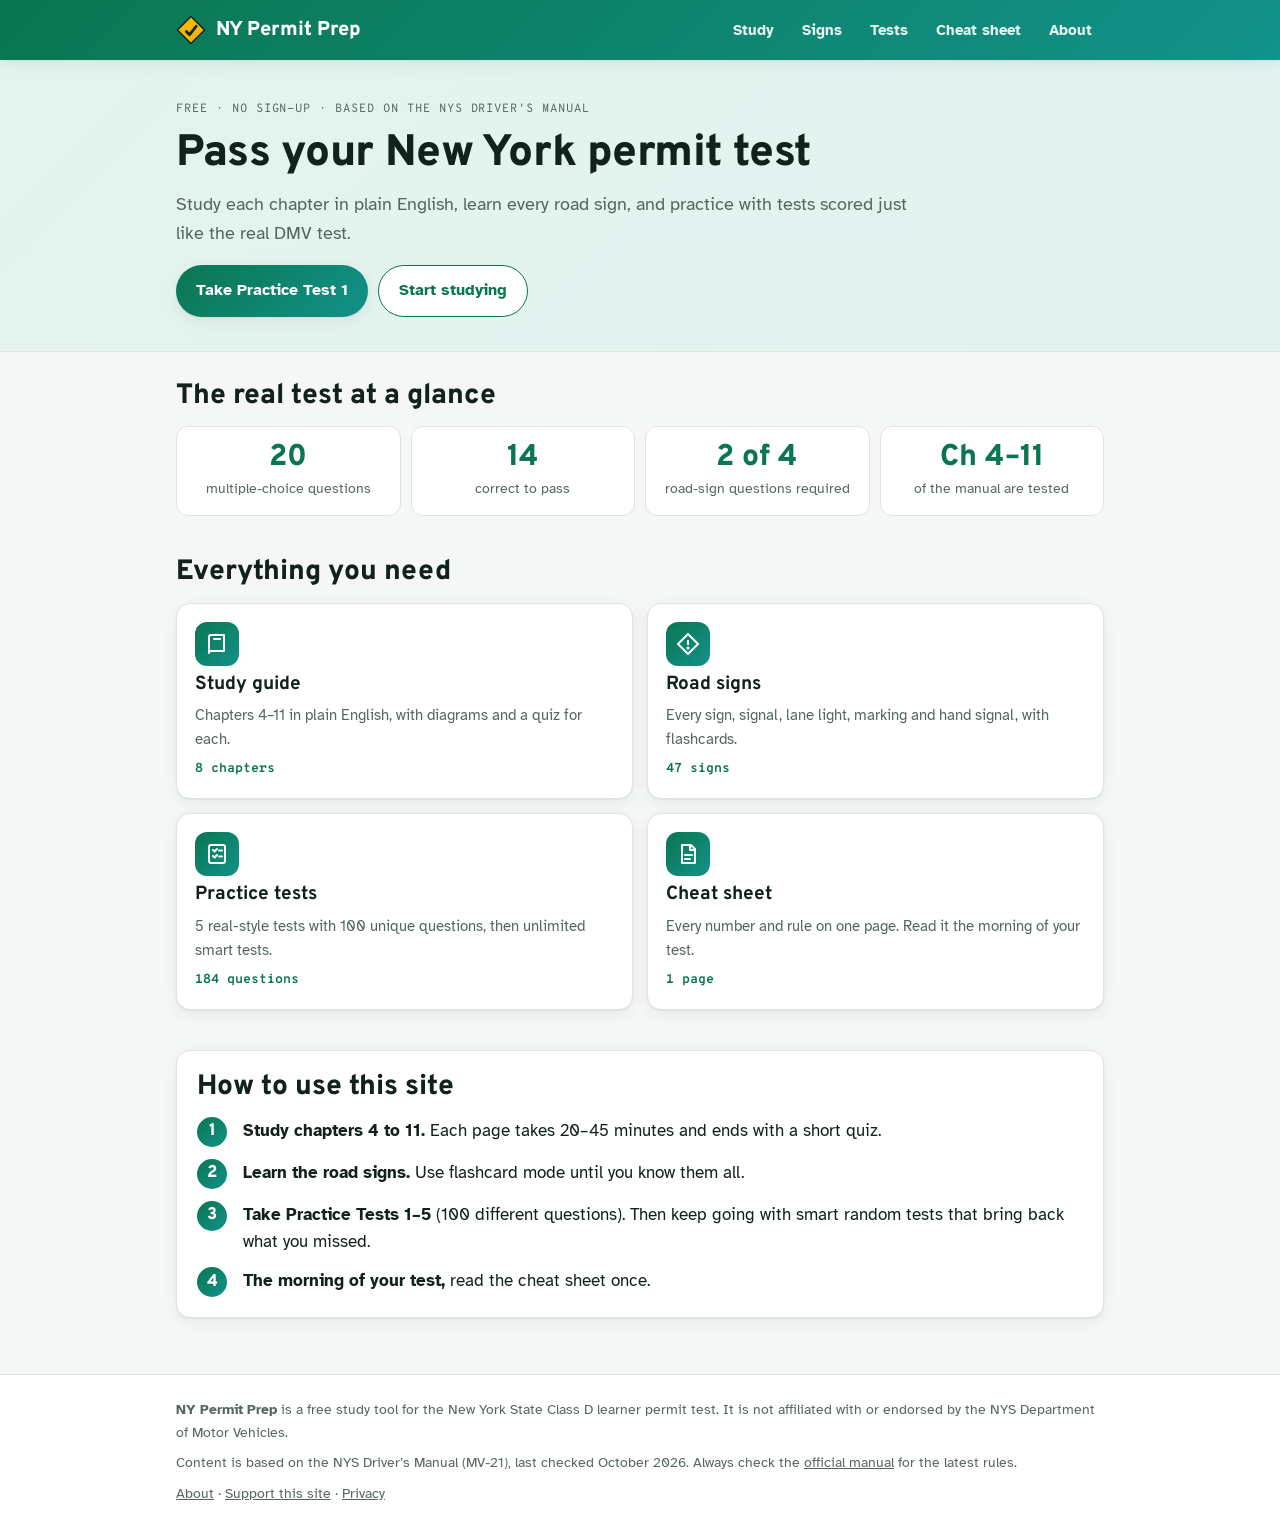
==== index.html @ 3c2f6f92 "NY Permit Prep: first version Static site with chapter study pages (MV-21 ch. 4-11), 47 sign library" ====
<!doctype html>
<html lang="en">
<head>
<meta charset="utf-8">
<meta name="viewport" content="width=device-width, initial-scale=1, viewport-fit=cover">
<title>NY Permit Prep · Free NY learner permit practice test</title>
<meta name="description" content="Free study guide and practice tests for the New York State learner permit (Class D) written test. 180+ questions, every road sign, chapter quizzes. No sign-up.">
<meta property="og:title" content="NY Permit Prep">
<meta property="og:description" content="Free NY learner permit study guide and practice tests. No sign-up.">
<link rel="icon" href="assets/img/favicon.svg" type="image/svg+xml">
<link rel="preconnect" href="https://fonts.googleapis.com">
<link rel="preconnect" href="https://fonts.gstatic.com" crossorigin>
<link rel="stylesheet" href="https://fonts.googleapis.com/css2?family=Atkinson+Hyperlegible:wght@400;700&family=Overpass:wght@700;800&family=Overpass+Mono:wght@500;700&display=swap">
<link rel="stylesheet" href="assets/css/style.css">
</head>
<body data-page="home">
<div class="hero"><div class="wrap" style="padding-block:40px 34px">
  <p class="eyebrow">Free · No sign-up · Based on the NYS Driver's Manual</p>
  <h1>Pass your New York permit test</h1>
  <p class="lede">Study each chapter in plain English, learn every road sign, and practice with tests scored just like the real DMV test.</p>
  <div class="btn-row" style="margin-top:8px">
    <a class="btn" href="tests.html#t1">Take Practice Test 1</a>
    <a class="btn ghost" href="study.html">Start studying</a>
  </div>
</div></div>

<main class="wrap">
  <section>
    <h2>The real test at a glance</h2>
    <div class="facts-strip" style="margin-top:14px">
      <div class="fact"><b>20</b><span>multiple-choice questions</span></div>
      <div class="fact"><b>14</b><span>correct to pass</span></div>
      <div class="fact"><b>2 of 4</b><span>road-sign questions required</span></div>
      <div class="fact"><b>Ch 4–11</b><span>of the manual are tested</span></div>
    </div>
  </section>

  <section>
    <h2>Everything you need</h2>
    <div class="grid grid-2" style="margin-top:14px" id="tiles"></div>
  </section>

  <section class="card">
    <h2>How to use this site</h2>
    <ol class="steps" style="margin-top:14px">
      <li><span><b>Study chapters 4 to 11.</b> Each page takes 20–45 minutes and ends with a short quiz.</span></li>
      <li><span><b>Learn the road signs.</b> Use flashcard mode until you know them all.</span></li>
      <li><span><b>Take Practice Tests 1–5</b> (100 different questions). Then keep going with smart random tests that bring back what you missed.</span></li>
      <li><span><b>The morning of your test,</b> read the cheat sheet once.</span></li>
    </ol>
  </section>

  <section id="progress" hidden>
    <h2>Your progress</h2>
    <div class="card" style="margin-top:14px;display:grid;gap:10px" id="progressBody"></div>
  </section>
</main>

<script src="assets/js/layout.js"></script>
<script>
(function () {
  const NYP = window.NYP, I = NYP.icons;
  const tiles = [
    { href: "study.html", icon: I.book, title: "Study guide", text: "Chapters 4–11 in plain English, with diagrams and a quiz for each.", meta: "8 chapters" },
    { href: "signs.html", icon: I.sign, title: "Road signs", text: "Every sign, signal, lane light, marking and hand signal, with flashcards.", meta: "47 signs" },
    { href: "tests.html", icon: I.test, title: "Practice tests", text: "5 real-style tests with 100 unique questions, then unlimited smart tests.", meta: "184 questions" },
    { href: "cheatsheet.html", icon: I.sheet, title: "Cheat sheet", text: "Every number and rule on one page. Read it the morning of your test.", meta: "1 page" }
  ];
  document.getElementById("tiles").innerHTML = tiles.map((t) =>
    '<a class="tile" href="' + t.href + '"><span class="icon">' + t.icon + "</span><h3>" + t.title + "</h3><p>" + t.text + '</p><span class="meta">' + t.meta + "</span></a>").join("");

  const p = NYP.store.get();
  const chDone = Object.keys(p.chapters).length;
  const testsDone = [1, 2, 3, 4, 5].filter((t) => p.tests["t" + t]);
  if (chDone || testsDone.length) {
    document.getElementById("progress").hidden = false;
    const best = testsDone.map((t) => p.tests["t" + t].best);
    document.getElementById("progressBody").innerHTML =
      "<p><b>Chapter quizzes taken:</b> " + chDone + " of 8</p>" +
      "<p><b>Practice tests taken:</b> " + testsDone.length + " of 5" + (best.length ? " · best score " + Math.max.apply(null, best) + "/20" : "") + "</p>" +
      '<div class="btn-row"><a class="btn small" href="' + (testsDone.length < 5 ? "tests.html#t" + (testsDone.length + 1) : "tests.html#smart") + '">' + (testsDone.length < 5 ? "Continue: Test " + (testsDone.length + 1) : "Smart random test") + "</a>" +
      '<button type="button" class="btn ghost small" id="resetBtn">Reset my progress</button></div>' +
      '<p class="muted" style="font-size:14px">Progress is saved only in this browser. Nothing is sent anywhere.</p>';
    const rb = document.getElementById("resetBtn");
    rb.addEventListener("click", () => {
      if (rb.dataset.confirm) { NYP.store.reset(); location.reload(); return; }
      rb.dataset.confirm = "1"; rb.textContent = "Tap again to erase everything";
    });
  }
})();
</script>
</body>
</html>
---- assets/css/style.css ----
/* NY Permit Prep — shared styles
   Palette: road-sign green into teal, sign-yellow highlight, soft neutral grounds. */
:root {
  --bg: #F4F7F6;
  --surface: #FFFFFF;
  --surface-2: #EEF4F2;
  --ink: #13211B;
  --muted: #56665F;
  --line: #DCE5E1;
  --brand: #0A7650;
  --brand-ink: #FFFFFF;
  --teal: #12928A;
  --grad: linear-gradient(135deg, #0A7650 0%, #12928A 100%);
  --grad-soft: linear-gradient(135deg, #E4F3EC 0%, #E1F2F1 100%);
  --hi: #F2B705;
  --hi-soft: #FFF3C4;
  --hi-ink: #3A2C00;
  --good: #1B7A3D;
  --good-soft: #E2F3E7;
  --bad: #B42318;
  --bad-soft: #FCE8E6;
  --shadow: 0 1px 2px rgba(16, 40, 30, .06), 0 4px 16px rgba(16, 40, 30, .06);
  --radius: 14px;
  --display: "Overpass", "Arial Narrow", Arial, sans-serif;
  --body: "Atkinson Hyperlegible", system-ui, -apple-system, "Segoe UI", sans-serif;
  --mono: "Overpass Mono", ui-monospace, Menlo, Consolas, monospace;
  --maxw: 960px;
  --nav-h: 64px;
}
@media (prefers-color-scheme: dark) {
  :root {
    --bg: #0E1512; --surface: #16201B; --surface-2: #1C2822; --ink: #E4ECE8; --muted: #9DB0A7; --line: #2A3832;
    --brand: #3CC48C; --brand-ink: #062015; --teal: #39BDB3;
    --grad: linear-gradient(135deg, #0B5E41 0%, #0E6F69 100%);
    --grad-soft: linear-gradient(135deg, #15271F 0%, #142725 100%);
    --hi: #F2B705; --hi-soft: #3A3010; --hi-ink: #FFE9A3;
    --good: #5CCB85; --good-soft: #15301F; --bad: #F2867A; --bad-soft: #3A1A16;
    --shadow: 0 1px 2px rgba(0,0,0,.3), 0 4px 16px rgba(0,0,0,.25);
    color-scheme: dark;
  }
}

* { box-sizing: border-box; }
html { -webkit-text-size-adjust: 100%; }
body {
  margin: 0; background: var(--bg); color: var(--ink);
  font-family: var(--body); font-size: 17px; line-height: 1.6;
  padding-top: env(safe-area-inset-top, 0px);
}
img, svg { max-width: 100%; }
a { color: var(--brand); }
h1, h2, h3 { font-family: var(--display); line-height: 1.15; text-wrap: balance; margin: 0; }
h1 { font-size: clamp(30px, 6vw, 44px); font-weight: 800; letter-spacing: -.01em; }
h2 { font-size: clamp(22px, 4.4vw, 28px); font-weight: 800; }
h3 { font-size: 19px; font-weight: 700; }
p { margin: 0; }
.wrap { max-width: var(--maxw); margin: 0 auto; padding-left: max(16px, env(safe-area-inset-left, 0px)); padding-right: max(16px, env(safe-area-inset-right, 0px)); }
.muted { color: var(--muted); }
.eyebrow { font-family: var(--mono); font-size: 12px; letter-spacing: .08em; text-transform: uppercase; color: var(--muted); }
.sr-only { position: absolute; width: 1px; height: 1px; overflow: hidden; clip: rect(0 0 0 0); white-space: nowrap; }
.num { font-family: var(--mono); font-weight: 700; background: var(--hi-soft); color: var(--hi-ink); padding: 0 5px; border-radius: 4px; white-space: nowrap; }
:focus-visible { outline: 3px solid var(--hi); outline-offset: 2px; border-radius: 6px; }

/* ---------- header ---------- */
.site-header { position: sticky; top: 0; z-index: 20; background: var(--grad); color: #fff; box-shadow: var(--shadow); }
.site-header .wrap { display: flex; align-items: center; justify-content: space-between; gap: 16px; height: 60px; }
.brand { display: flex; align-items: center; gap: 10px; color: #fff; text-decoration: none; font-family: var(--display); font-weight: 800; font-size: 20px; }
.brand svg { width: 30px; height: 30px; flex: 0 0 30px; }
.top-nav { display: flex; gap: 4px; }
.top-nav a { color: #fff; text-decoration: none; font-weight: 700; font-size: 15px; padding: 8px 12px; border-radius: 999px; opacity: .9; }
.top-nav a:hover { background: rgba(255,255,255,.15); opacity: 1; }
.top-nav a[aria-current="page"] { background: rgba(255,255,255,.22); opacity: 1; }

/* ---------- bottom tab bar (phones) ---------- */
.tabbar { display: none; }
@media (max-width: 760px) {
  .top-nav { display: none; }
  body { padding-bottom: calc(var(--nav-h) + env(safe-area-inset-bottom, 0px)); }
  .tabbar {
    display: grid; grid-template-columns: repeat(5, 1fr); position: fixed; left: 0; right: 0; bottom: 0; z-index: 30;
    background: var(--surface); border-top: 1px solid var(--line);
    padding-bottom: env(safe-area-inset-bottom, 0px);
    padding-left: env(safe-area-inset-left, 0px); padding-right: env(safe-area-inset-right, 0px);
  }
  .tabbar a { display: flex; flex-direction: column; align-items: center; justify-content: center; gap: 2px; height: var(--nav-h); color: var(--muted); text-decoration: none; font-size: 12px; font-weight: 700; }
  .tabbar a svg { width: 22px; height: 22px; }
  .tabbar a[aria-current="page"] { color: var(--brand); }
}

/* ---------- page hero ---------- */
.hero { background: var(--grad-soft); border-bottom: 1px solid var(--line); }
.hero .wrap { padding-block: 32px 28px; display: grid; gap: 10px; }
.hero p.lede { color: var(--muted); max-width: 62ch; font-size: 18px; }
main { padding-block: 28px 56px; }
section + section { margin-top: 40px; }

/* ---------- cards & grids ---------- */
.card { background: var(--surface); border: 1px solid var(--line); border-radius: var(--radius); box-shadow: var(--shadow); padding: 20px; }
.grid { display: grid; gap: 14px; }
.grid-2 { grid-template-columns: repeat(2, minmax(0, 1fr)); }
@media (max-width: 640px) { .grid-2 { grid-template-columns: 1fr; } }
.grid-3 { grid-template-columns: repeat(auto-fit, minmax(220px, 1fr)); }
.tile { display: flex; flex-direction: column; gap: 8px; text-decoration: none; color: var(--ink); background: var(--surface); border: 1px solid var(--line); border-radius: var(--radius); box-shadow: var(--shadow); padding: 18px; transition: transform .15s, border-color .15s; min-width: 0; }
.tile:hover { border-color: var(--brand); transform: translateY(-2px); }
.tile .icon { width: 44px; height: 44px; border-radius: 12px; background: var(--grad); display: grid; place-items: center; color: #fff; }
.tile .icon svg { width: 24px; height: 24px; }
.tile p { color: var(--muted); font-size: 15px; }
.tile .meta { margin-top: auto; font-family: var(--mono); font-size: 13px; color: var(--brand); font-weight: 700; }

.facts-strip { display: grid; grid-template-columns: repeat(4, 1fr); gap: 10px; }
.fact { background: var(--surface); border: 1px solid var(--line); border-radius: 12px; padding: 14px; text-align: center; }
.fact b { display: block; font-family: var(--display); font-size: 30px; font-weight: 800; color: var(--brand); line-height: 1.1; }
.fact span { font-size: 14px; color: var(--muted); }
@media (max-width: 560px) { .facts-strip { grid-template-columns: repeat(2, 1fr); } }

.steps { list-style: none; padding: 0; margin: 0; display: grid; gap: 12px; counter-reset: s; }
.steps li { counter-increment: s; display: grid; grid-template-columns: 34px 1fr; gap: 12px; align-items: start; }
.steps li::before { content: counter(s); width: 30px; height: 30px; border-radius: 50%; background: var(--grad); color: #fff; font-weight: 800; display: grid; place-items: center; font-family: var(--display); }

/* ---------- buttons ---------- */
.btn { display: inline-flex; align-items: center; justify-content: center; gap: 8px; font: inherit; font-weight: 700; font-size: 16px; padding: 12px 20px; min-height: 48px; border-radius: 999px; border: 0; cursor: pointer; text-decoration: none; background: var(--grad); color: #fff; box-shadow: var(--shadow); }
.btn:hover { filter: brightness(1.06); }
.btn.ghost { background: var(--surface); color: var(--brand); border: 1.5px solid var(--brand); box-shadow: none; }
.btn.small { padding: 8px 14px; min-height: 40px; font-size: 14px; }
.btn[disabled] { opacity: .5; cursor: not-allowed; }
.btn-row { display: flex; flex-wrap: wrap; gap: 10px; }

/* ---------- study page ---------- */
.chapter-nav { display: flex; gap: 8px; overflow-x: auto; padding-bottom: 4px; scrollbar-width: thin; }
.chapter-nav a { flex: 0 0 auto; text-decoration: none; color: var(--ink); background: var(--surface); border: 1px solid var(--line); border-radius: 999px; padding: 8px 14px; font-weight: 700; font-size: 14px; display: inline-flex; gap: 6px; align-items: center; }
.chapter-nav a[aria-current="page"] { background: var(--grad); color: #fff; border-color: transparent; }
.chapter-nav .dot { width: 8px; height: 8px; border-radius: 50%; background: var(--line); }
.chapter-nav .dot.done { background: var(--good); }
.key-list { margin: 0; padding: 0; list-style: none; display: grid; gap: 10px; }
.key-list li { padding: 12px 14px; background: var(--surface); border: 1px solid var(--line); border-radius: 12px; }
.key-list li b { color: var(--ink); }
.callout { border-radius: 12px; padding: 14px 16px; background: var(--hi-soft); color: var(--hi-ink); border: 1px solid color-mix(in srgb, var(--hi) 40%, transparent); }
.diagram { background: var(--surface); border: 1px solid var(--line); border-radius: var(--radius); padding: 16px; display: grid; gap: 10px; }
.diagram figcaption { font-size: 15px; color: var(--muted); }
.diagram svg { width: 100%; height: auto; display: block; }
.diagram svg text { font-family: var(--body); }
.diagram .tx { fill: var(--ink); }
.diagram .tm { fill: var(--muted); }
.diagram .ln { stroke: var(--muted); }
.diagram-row { display: grid; gap: 14px; }
.chip-signs { display: grid; grid-template-columns: repeat(auto-fill, minmax(140px, 1fr)); gap: 10px; }
.chip-signs .sign-card { cursor: default; }
.chip-signs .sign-card .art, .chip-signs .sign-card .art svg { width: 72px; height: 72px; }
.numbers { display: grid; grid-template-columns: repeat(auto-fit, minmax(170px, 1fr)); gap: 10px; }
.numbers div { background: var(--surface); border: 1px solid var(--line); border-radius: 12px; padding: 12px 14px; }
.numbers b { display: block; font-family: var(--display); font-size: 24px; color: var(--brand); }
.numbers span { font-size: 14px; color: var(--muted); }
.pager { display: flex; justify-content: space-between; gap: 10px; flex-wrap: wrap; }

/* ---------- signs ---------- */
.filters { display: flex; flex-wrap: wrap; gap: 8px; }
.filters button { font: inherit; font-size: 14px; font-weight: 700; padding: 8px 14px; border-radius: 999px; border: 1px solid var(--line); background: var(--surface); color: var(--ink); cursor: pointer; }
.filters button[aria-pressed="true"] { background: var(--grad); color: #fff; border-color: transparent; }
.sign-grid { display: grid; grid-template-columns: repeat(auto-fill, minmax(160px, 1fr)); gap: 12px; }
.sign-card { background: var(--surface); border: 1px solid var(--line); border-radius: var(--radius); padding: 14px; display: flex; flex-direction: column; align-items: center; gap: 8px; text-align: center; cursor: pointer; font: inherit; color: var(--ink); min-width: 0; }
.sign-card .art { width: 96px; height: 96px; display: grid; place-items: center; }
.sign-card .art svg { width: 96px; height: 96px; }
.sign-card .name { font-weight: 700; font-size: 15px; }
.sign-card .meaning { font-size: 14px; color: var(--muted); line-height: 1.4; }
.sign-card.hidden-meaning .meaning { filter: blur(6px); user-select: none; }
.sign-card .cat { font-family: var(--mono); font-size: 11px; text-transform: uppercase; letter-spacing: .06em; color: var(--brand); }

/* ---------- quiz ---------- */
.quiz { background: var(--surface); border: 1px solid var(--line); border-radius: var(--radius); box-shadow: var(--shadow); overflow: hidden; }
.quiz-head { display: flex; justify-content: space-between; align-items: center; gap: 12px; padding: 14px 18px; background: var(--grad-soft); border-bottom: 1px solid var(--line); flex-wrap: wrap; }
.quiz-head .count { font-family: var(--mono); font-weight: 700; font-size: 14px; }
.progress { height: 6px; background: var(--line); }
.progress > i { display: block; height: 100%; background: var(--grad); width: 0; transition: width .25s; }
.quiz-body { padding: 20px 18px; display: grid; gap: 14px; }
.q-art { display: flex; justify-content: center; }
.q-art svg { width: 130px; height: 130px; }
.q-text { font-size: 19px; font-weight: 700; line-height: 1.4; }
.tag { display: inline-block; font-family: var(--mono); font-size: 11px; font-weight: 700; text-transform: uppercase; letter-spacing: .06em; padding: 2px 8px; border-radius: 999px; background: var(--hi); color: #2B2000; vertical-align: middle; }
.options { display: grid; gap: 10px; }
.opt { font: inherit; font-size: 17px; text-align: left; padding: 14px 16px; min-height: 52px; border-radius: 12px; border: 1.5px solid var(--line); background: var(--surface); color: var(--ink); cursor: pointer; display: flex; gap: 12px; align-items: flex-start; line-height: 1.4; }
.opt .letter { flex: 0 0 26px; height: 26px; border-radius: 50%; border: 1.5px solid var(--line); display: grid; place-items: center; font-weight: 700; font-size: 14px; }
.opt:hover:not(:disabled) { border-color: var(--brand); }
.opt:disabled { cursor: default; }
.opt.right { border-color: var(--good); background: var(--good-soft); }
.opt.right .letter { background: var(--good); border-color: var(--good); color: #fff; }
.opt.wrong { border-color: var(--bad); background: var(--bad-soft); }
.opt.wrong .letter { background: var(--bad); border-color: var(--bad); color: #fff; }
.explain { border-left: 4px solid var(--good); background: var(--surface-2); padding: 12px 14px; border-radius: 0 10px 10px 0; font-size: 16px; }
.explain.no { border-left-color: var(--bad); }
.explain .ref { font-family: var(--mono); font-size: 12px; color: var(--muted); margin-top: 4px; display: block; }
.quiz-foot { display: flex; justify-content: flex-end; gap: 10px; padding: 0 18px 18px; flex-wrap: wrap; }

.result { text-align: center; display: grid; gap: 10px; justify-items: center; padding: 26px 18px; }
.result .score { font-family: var(--display); font-size: 56px; font-weight: 800; line-height: 1; }
.result .badge { font-weight: 800; padding: 6px 14px; border-radius: 999px; }
.result .badge.pass { background: var(--good-soft); color: var(--good); }
.result .badge.fail { background: var(--bad-soft); color: var(--bad); }
.review { display: grid; gap: 10px; padding: 0 18px 18px; }
.review-item { border: 1px solid var(--line); border-radius: 12px; padding: 12px 14px; display: grid; gap: 4px; }
.review-item .your { color: var(--bad); font-size: 15px; }
.review-item .correct { color: var(--good); font-size: 15px; font-weight: 700; }

/* ---------- tests page ---------- */
.test-list { display: grid; gap: 10px; }
.test-row { display: flex; align-items: center; justify-content: space-between; gap: 12px; background: var(--surface); border: 1px solid var(--line); border-radius: 12px; padding: 14px 16px; flex-wrap: wrap; }
.test-row .info { display: grid; gap: 2px; min-width: 0; }
.test-row .info b { font-size: 17px; }
.test-row .info span { font-size: 14px; color: var(--muted); }
.pill { font-family: var(--mono); font-size: 12px; font-weight: 700; padding: 3px 9px; border-radius: 999px; background: var(--surface-2); color: var(--muted); }
.pill.pass { background: var(--good-soft); color: var(--good); }
.pill.fail { background: var(--bad-soft); color: var(--bad); }

/* ---------- tables ---------- */
.table-wrap { overflow-x: auto; border: 1px solid var(--line); border-radius: var(--radius); background: var(--surface); }
table { border-collapse: collapse; width: 100%; min-width: 460px; font-size: 16px; }
th, td { text-align: left; padding: 10px 14px; border-bottom: 1px solid var(--line); vertical-align: top; }
tr:last-child td { border-bottom: 0; }
th { font-family: var(--mono); font-size: 12px; text-transform: uppercase; letter-spacing: .06em; color: var(--muted); font-weight: 500; background: var(--surface-2); }
td:first-child { font-family: var(--mono); font-weight: 700; white-space: nowrap; font-variant-numeric: tabular-nums; }

/* ---------- footer ---------- */
.site-footer { border-top: 1px solid var(--line); background: var(--surface); }
.site-footer .wrap { padding-block: 24px; display: grid; gap: 8px; font-size: 14px; color: var(--muted); }
.site-footer a { color: var(--muted); }

@media (prefers-reduced-motion: reduce) { * { transition: none !important; scroll-behavior: auto !important; } }
@media print { .site-header, .tabbar, .site-footer, .no-print { display: none !important; } body { background: #fff; } }
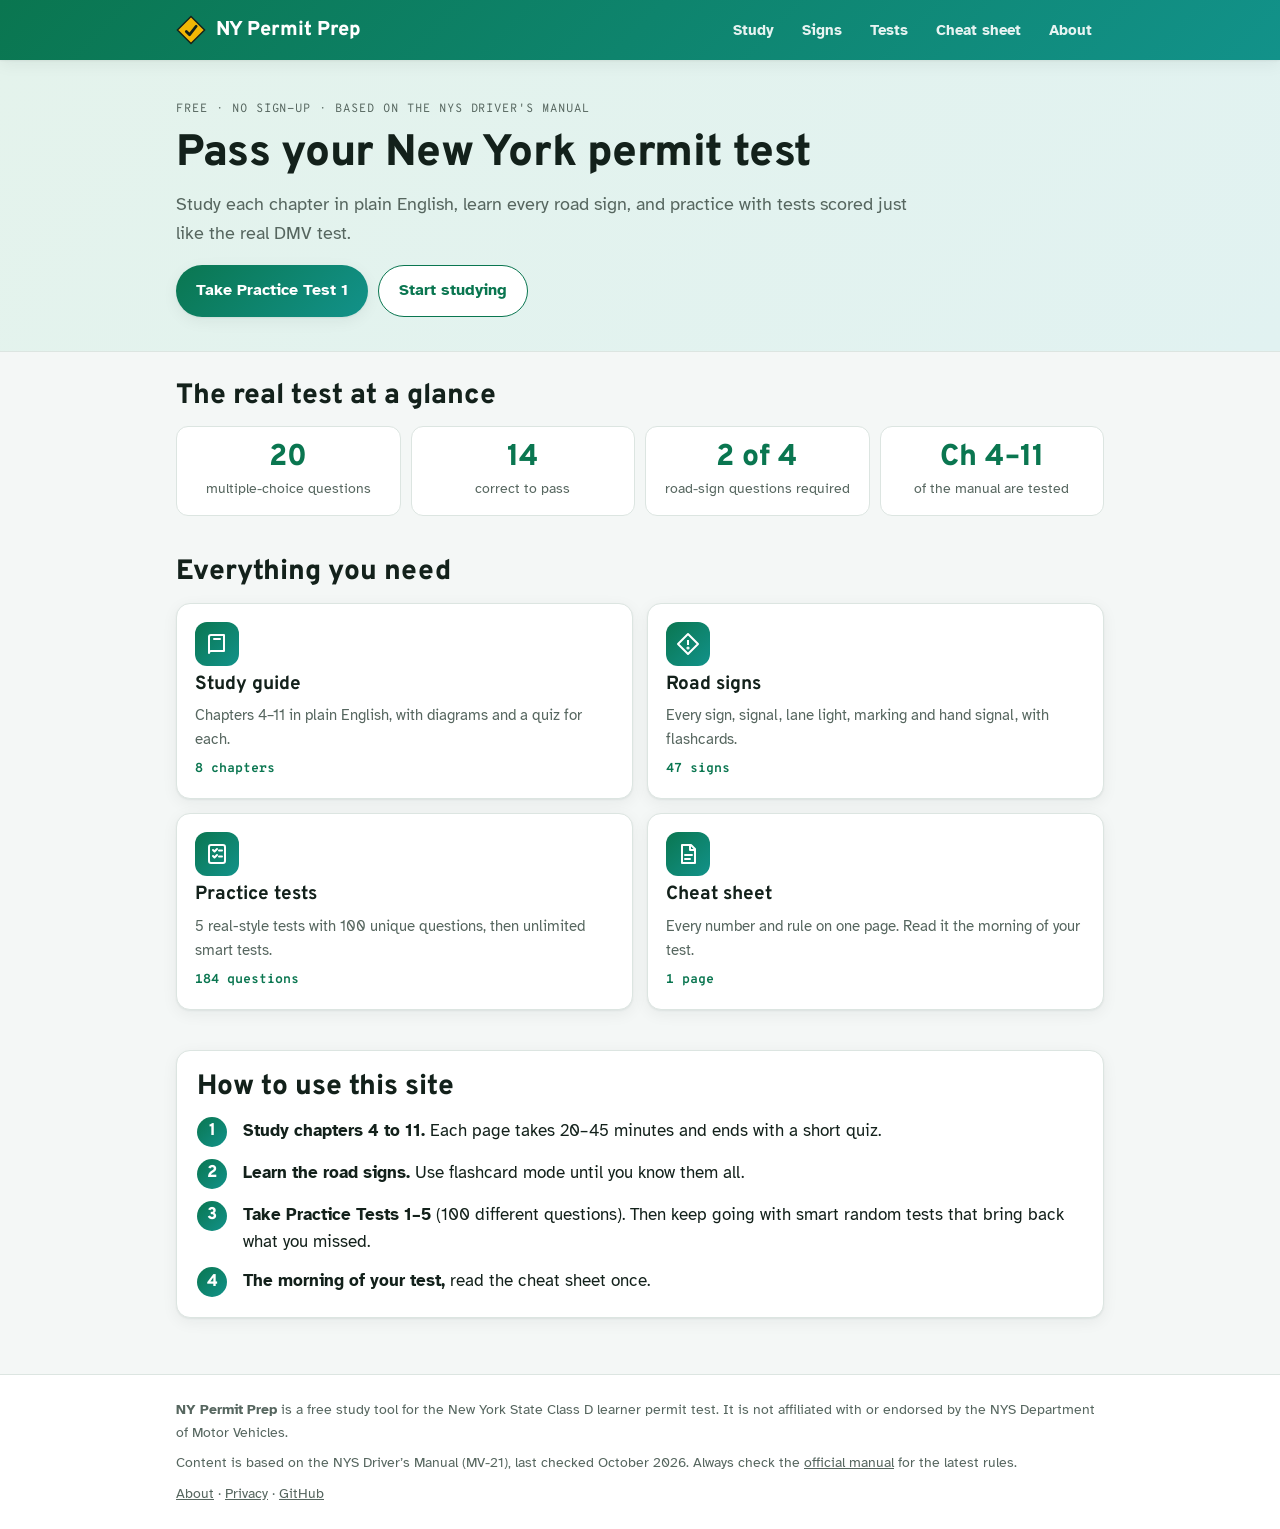
==== commit 794ab328: "Add sitemap, canonical URLs and social preview tags Each chapter page sets its own canonical address" ====
--- a/index.html
+++ b/index.html
@@ -5,6 +5,12 @@
 <meta name="viewport" content="width=device-width, initial-scale=1, viewport-fit=cover">
 <title>NY Permit Prep · Free NY learner permit practice test</title>
 <meta name="description" content="Free study guide and practice tests for the New York State learner permit (Class D) written test. 180+ questions, every road sign, chapter quizzes. No sign-up.">
+<link rel="canonical" href="https://akibcoding.github.io/ny-permit-prep/">
+<meta property="og:type" content="website">
+<meta property="og:site_name" content="NY Permit Prep">
+<meta property="og:url" content="https://akibcoding.github.io/ny-permit-prep/">
+<meta name="twitter:card" content="summary">
+<meta name="theme-color" content="#0A7650">
 <meta property="og:title" content="NY Permit Prep">
 <meta property="og:description" content="Free NY learner permit study guide and practice tests. No sign-up.">
 <link rel="icon" href="assets/img/favicon.svg" type="image/svg+xml">
